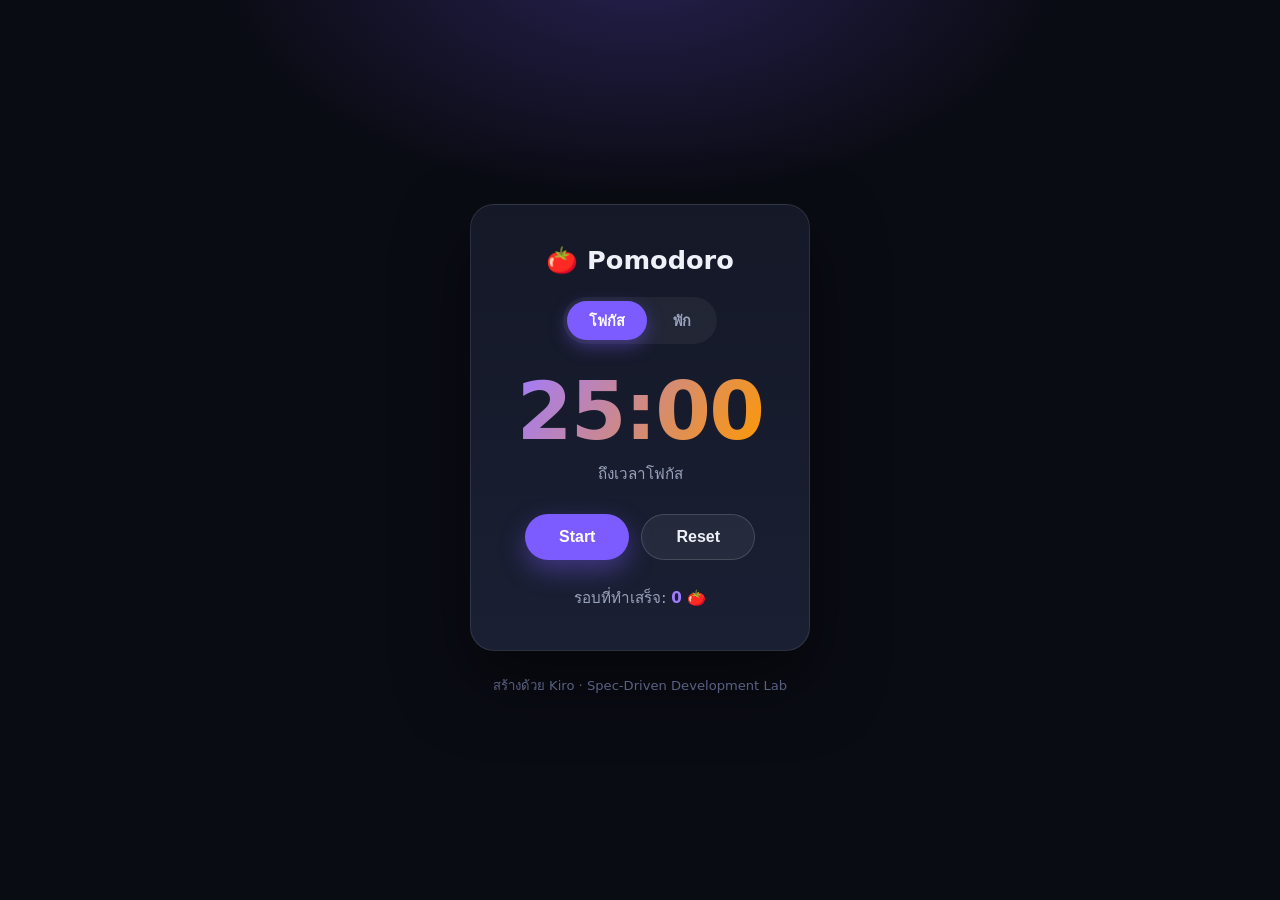
==== preview/index.html @ c1a3f14d "first commit" ====
<!DOCTYPE html>
<html lang="th">
<head>
<meta charset="UTF-8" />
<meta name="viewport" content="width=device-width, initial-scale=1.0" />
<title>Pomodoro Timer — ตัวอย่างผลลัพธ์จาก Kiro Lab</title>
<link rel="stylesheet" href="styles.css" />
</head>
<body>
  <main class="app">
    <h1 class="app-title">🍅 Pomodoro</h1>

    <div class="mode-tabs">
      <button class="mode-tab active" data-mode="focus">โฟกัส</button>
      <button class="mode-tab" data-mode="break">พัก</button>
    </div>

    <div class="clock" id="clock">25:00</div>
    <p class="mode-label" id="modeLabel">ถึงเวลาโฟกัส</p>

    <div class="controls">
      <button class="btn-main" id="startBtn">Start</button>
      <button class="btn-secondary" id="resetBtn">Reset</button>
    </div>

    <p class="rounds">รอบที่ทำเสร็จ: <span id="rounds">0</span> 🍅</p>
  </main>

  <p class="credit">สร้างด้วย Kiro · Spec-Driven Development Lab</p>

  <script src="app.js"></script>
</body>
</html>
---- preview/styles.css ----
/* Pomodoro Timer — ตัวอย่างผลลัพธ์ (ธีมม่วง Kiro) */
:root {
  --kiro: #7c5cff;
  --kiro-2: #a17bff;
  --orange: #ff9900;
  --bg: #0a0c14;
  --surface: #141827;
  --text: #eef1f8;
  --muted: #9aa3bd;
}

* { box-sizing: border-box; margin: 0; padding: 0; }

body {
  font-family: "Segoe UI", system-ui, sans-serif;
  min-height: 100vh;
  display: flex;
  flex-direction: column;
  align-items: center;
  justify-content: center;
  gap: 24px;
  background:
    radial-gradient(700px 400px at 50% -5%, rgba(124, 92, 255, 0.25), transparent 60%),
    var(--bg);
  color: var(--text);
}

.app {
  background: linear-gradient(180deg, var(--surface), #1a1f33);
  border: 1px solid rgba(255, 255, 255, 0.1);
  border-radius: 24px;
  padding: 40px 46px;
  text-align: center;
  box-shadow: 0 30px 70px rgba(0, 0, 0, 0.5);
  min-width: 320px;
}

.app-title { font-size: 1.6rem; margin-bottom: 22px; }

.mode-tabs {
  display: inline-flex;
  background: rgba(255, 255, 255, 0.05);
  border-radius: 999px;
  padding: 4px;
  gap: 4px;
  margin-bottom: 24px;
}
.mode-tab {
  border: none;
  background: transparent;
  color: var(--muted);
  padding: 8px 22px;
  border-radius: 999px;
  cursor: pointer;
  font-size: 0.9rem;
  font-weight: 600;
  transition: all 0.2s;
}
.mode-tab.active {
  background: var(--kiro);
  color: #fff;
  box-shadow: 0 6px 18px rgba(124, 92, 255, 0.4);
}

.clock {
  font-size: 5rem;
  font-weight: 800;
  font-variant-numeric: tabular-nums;
  letter-spacing: -0.02em;
  background: linear-gradient(120deg, var(--kiro-2), var(--orange));
  -webkit-background-clip: text;
  background-clip: text;
  color: transparent;
  line-height: 1.1;
}
.mode-label { color: var(--muted); margin-top: 6px; font-size: 0.95rem; }

.controls { display: flex; gap: 12px; justify-content: center; margin-top: 28px; }
.btn-main, .btn-secondary {
  font-size: 1rem;
  font-weight: 700;
  padding: 13px 34px;
  border-radius: 999px;
  cursor: pointer;
  border: none;
  transition: transform 0.15s, box-shadow 0.2s;
}
.btn-main {
  background: var(--kiro);
  color: #fff;
  box-shadow: 0 10px 26px rgba(124, 92, 255, 0.4);
}
.btn-main:hover { transform: translateY(-2px); }
.btn-secondary {
  background: rgba(255, 255, 255, 0.06);
  color: var(--text);
  border: 1px solid rgba(255, 255, 255, 0.15);
}
.btn-secondary:hover { background: rgba(255, 255, 255, 0.12); }

.rounds { margin-top: 26px; color: var(--muted); font-size: 0.95rem; }
.rounds span { color: var(--kiro-2); font-weight: 700; }

.credit { color: #5a6081; font-size: 0.82rem; }

.clock.pulse { animation: pulse 0.5s ease; }
@keyframes pulse { 50% { transform: scale(1.06); } }
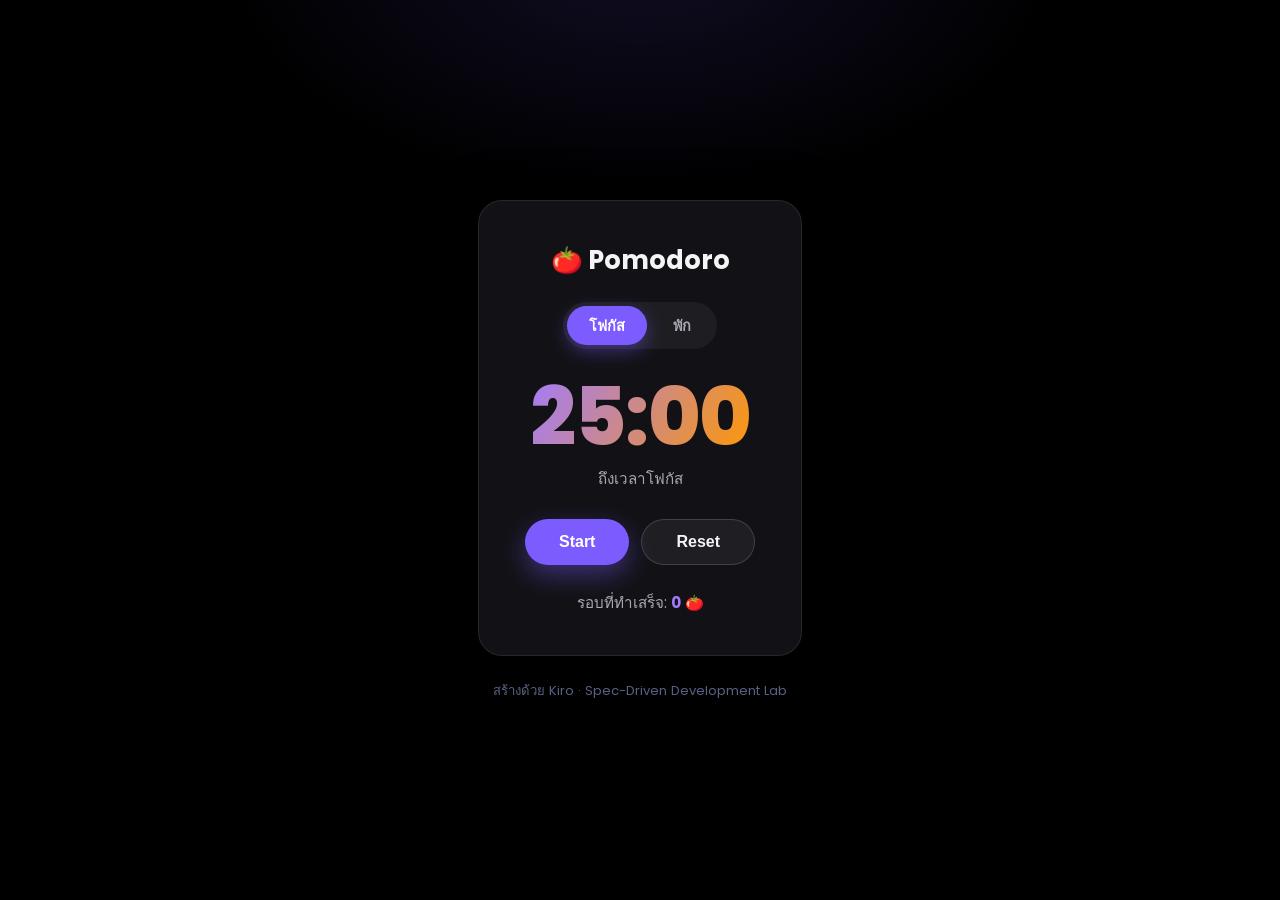
==== commit fa7396c8: "Add IDE mockup reveal effect and enhance metadata for SEO" ====
--- a/preview/index.html
+++ b/preview/index.html
@@ -4,6 +4,10 @@
 <meta charset="UTF-8" />
 <meta name="viewport" content="width=device-width, initial-scale=1.0" />
 <title>Pomodoro Timer — ตัวอย่างผลลัพธ์จาก Kiro Lab</title>
+<link rel="icon" type="image/svg+xml" href="../logo.svg" />
+<link rel="preconnect" href="https://fonts.googleapis.com" />
+<link rel="preconnect" href="https://fonts.gstatic.com" crossorigin />
+<link href="https://fonts.googleapis.com/css2?family=Poppins:wght@400;500;600;700;800&display=swap" rel="stylesheet" />
 <link rel="stylesheet" href="styles.css" />
 </head>
 <body>
--- a/preview/styles.css
+++ b/preview/styles.css
@@ -1,18 +1,18 @@
-/* Pomodoro Timer — ตัวอย่างผลลัพธ์ (ธีมม่วง Kiro) */
+/* Pomodoro Timer — ตัวอย่างผลลัพธ์ (ธีม Kiro — kiro.dev style) */
 :root {
   --kiro: #7c5cff;
   --kiro-2: #a17bff;
   --orange: #ff9900;
-  --bg: #0a0c14;
-  --surface: #141827;
-  --text: #eef1f8;
-  --muted: #9aa3bd;
+  --bg: #000000;
+  --surface: #121216;
+  --text: #f4f4f6;
+  --muted: #a8a8b3;
 }
 
 * { box-sizing: border-box; margin: 0; padding: 0; }
 
 body {
-  font-family: "Segoe UI", system-ui, sans-serif;
+  font-family: "Poppins", "Segoe UI", system-ui, sans-serif;
   min-height: 100vh;
   display: flex;
   flex-direction: column;
@@ -20,14 +20,14 @@
   justify-content: center;
   gap: 24px;
   background:
-    radial-gradient(700px 400px at 50% -5%, rgba(124, 92, 255, 0.25), transparent 60%),
+    radial-gradient(700px 400px at 50% -5%, rgba(124, 92, 255, 0.14), transparent 60%),
     var(--bg);
   color: var(--text);
 }
 
 .app {
-  background: linear-gradient(180deg, var(--surface), #1a1f33);
-  border: 1px solid rgba(255, 255, 255, 0.1);
+  background: var(--surface);
+  border: 1px solid rgba(255, 255, 255, 0.09);
   border-radius: 24px;
   padding: 40px 46px;
   text-align: center;
